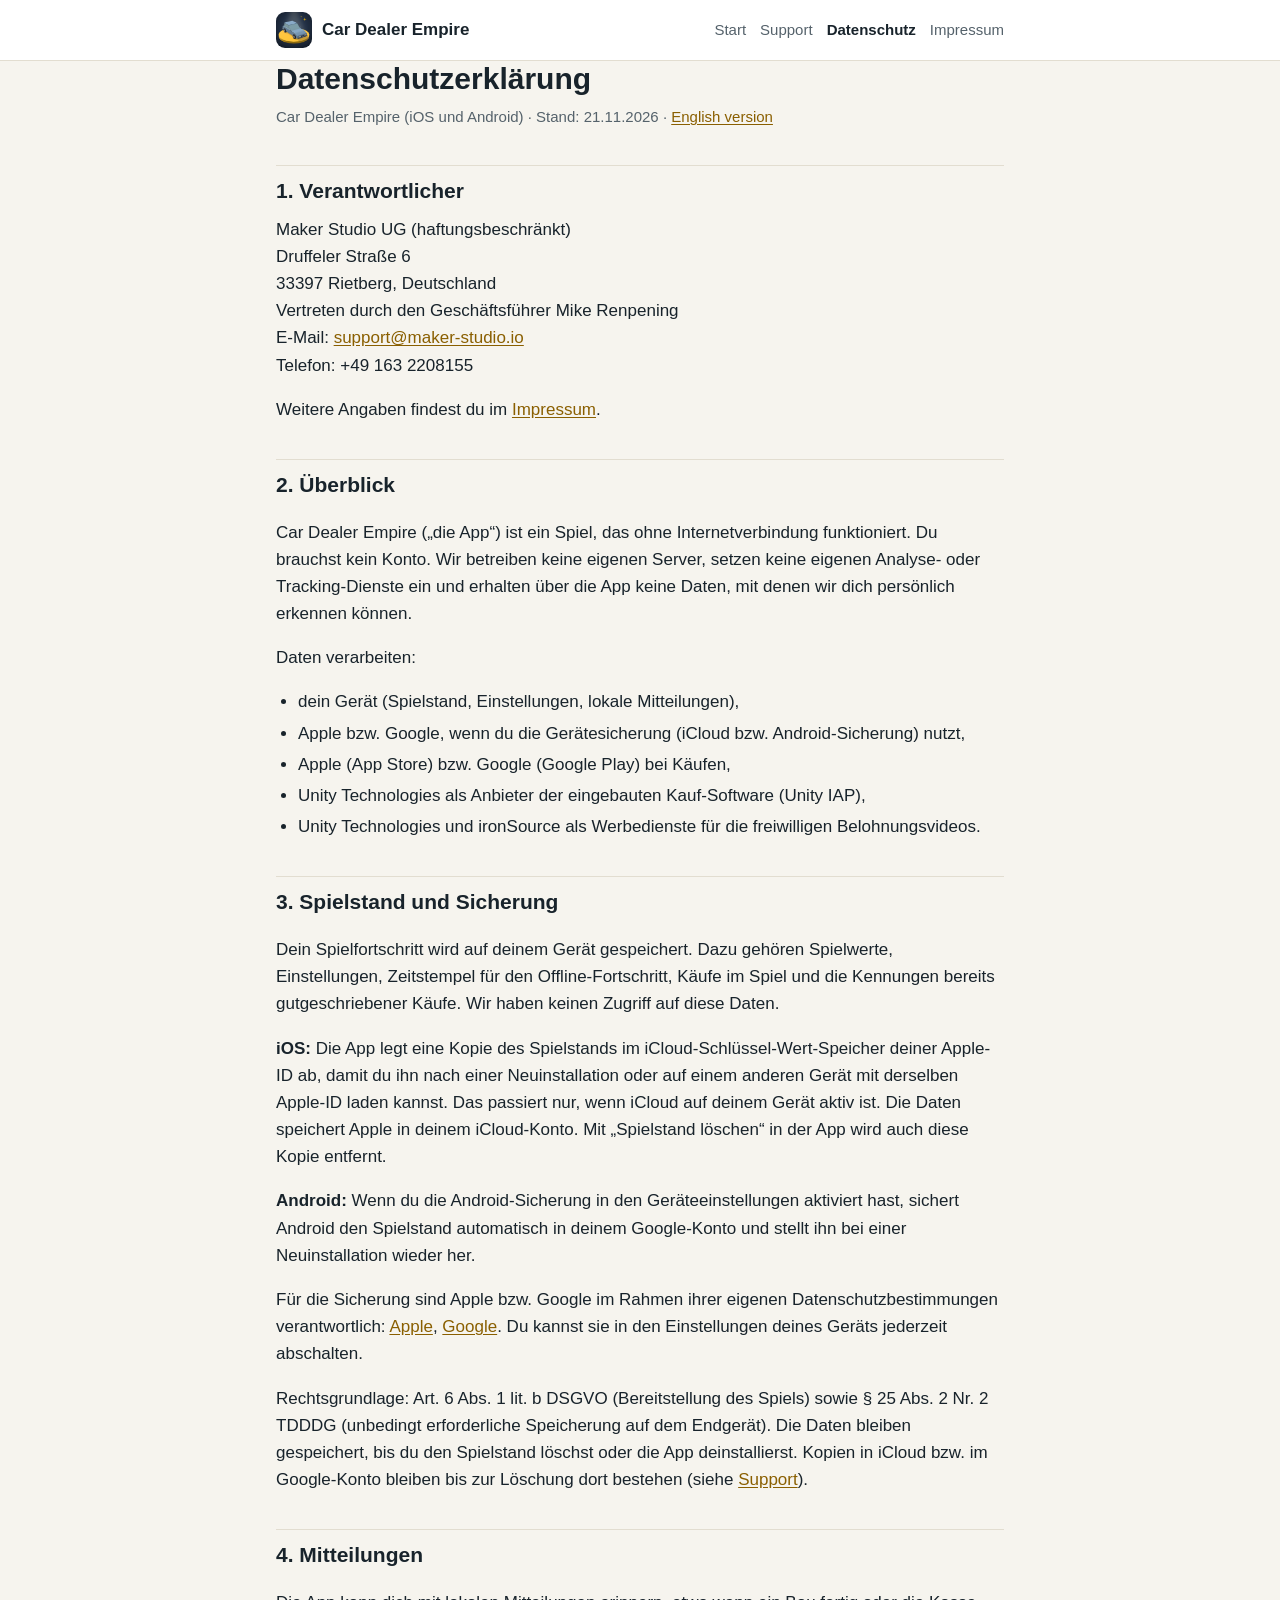
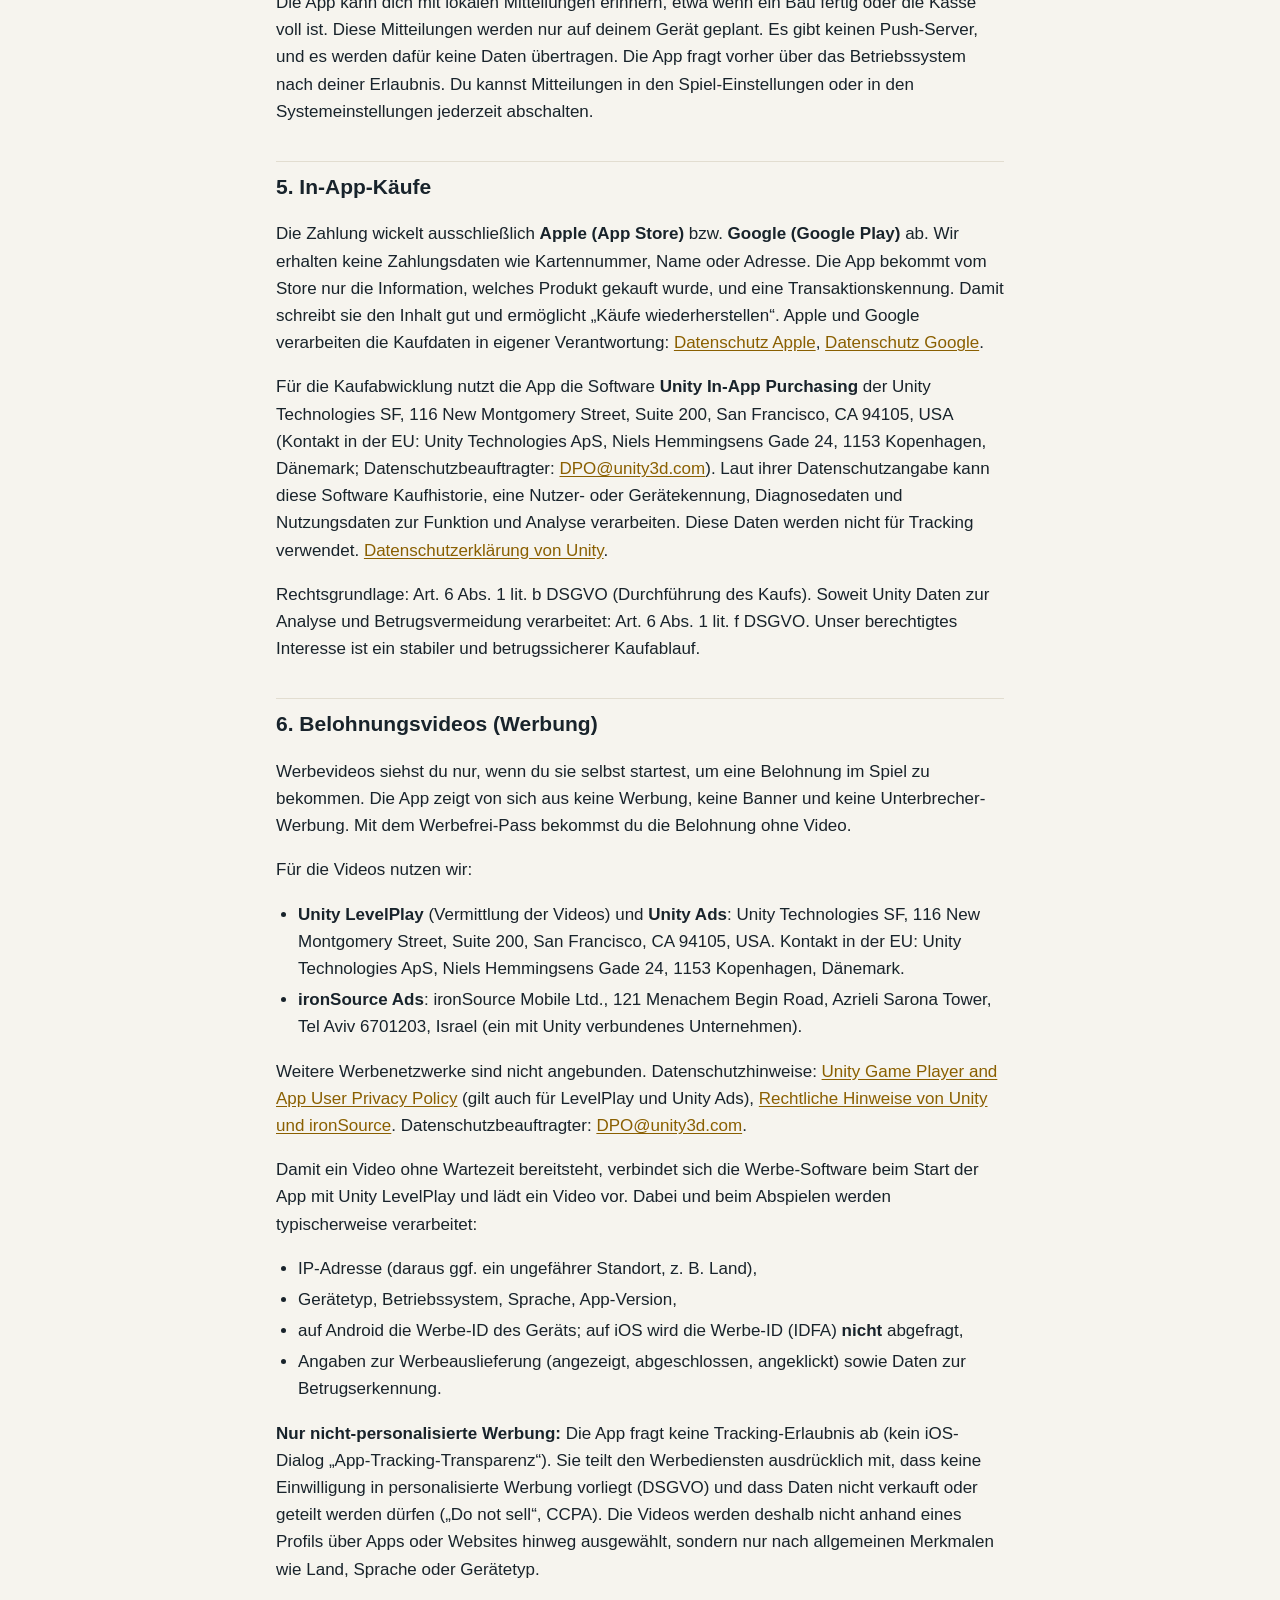
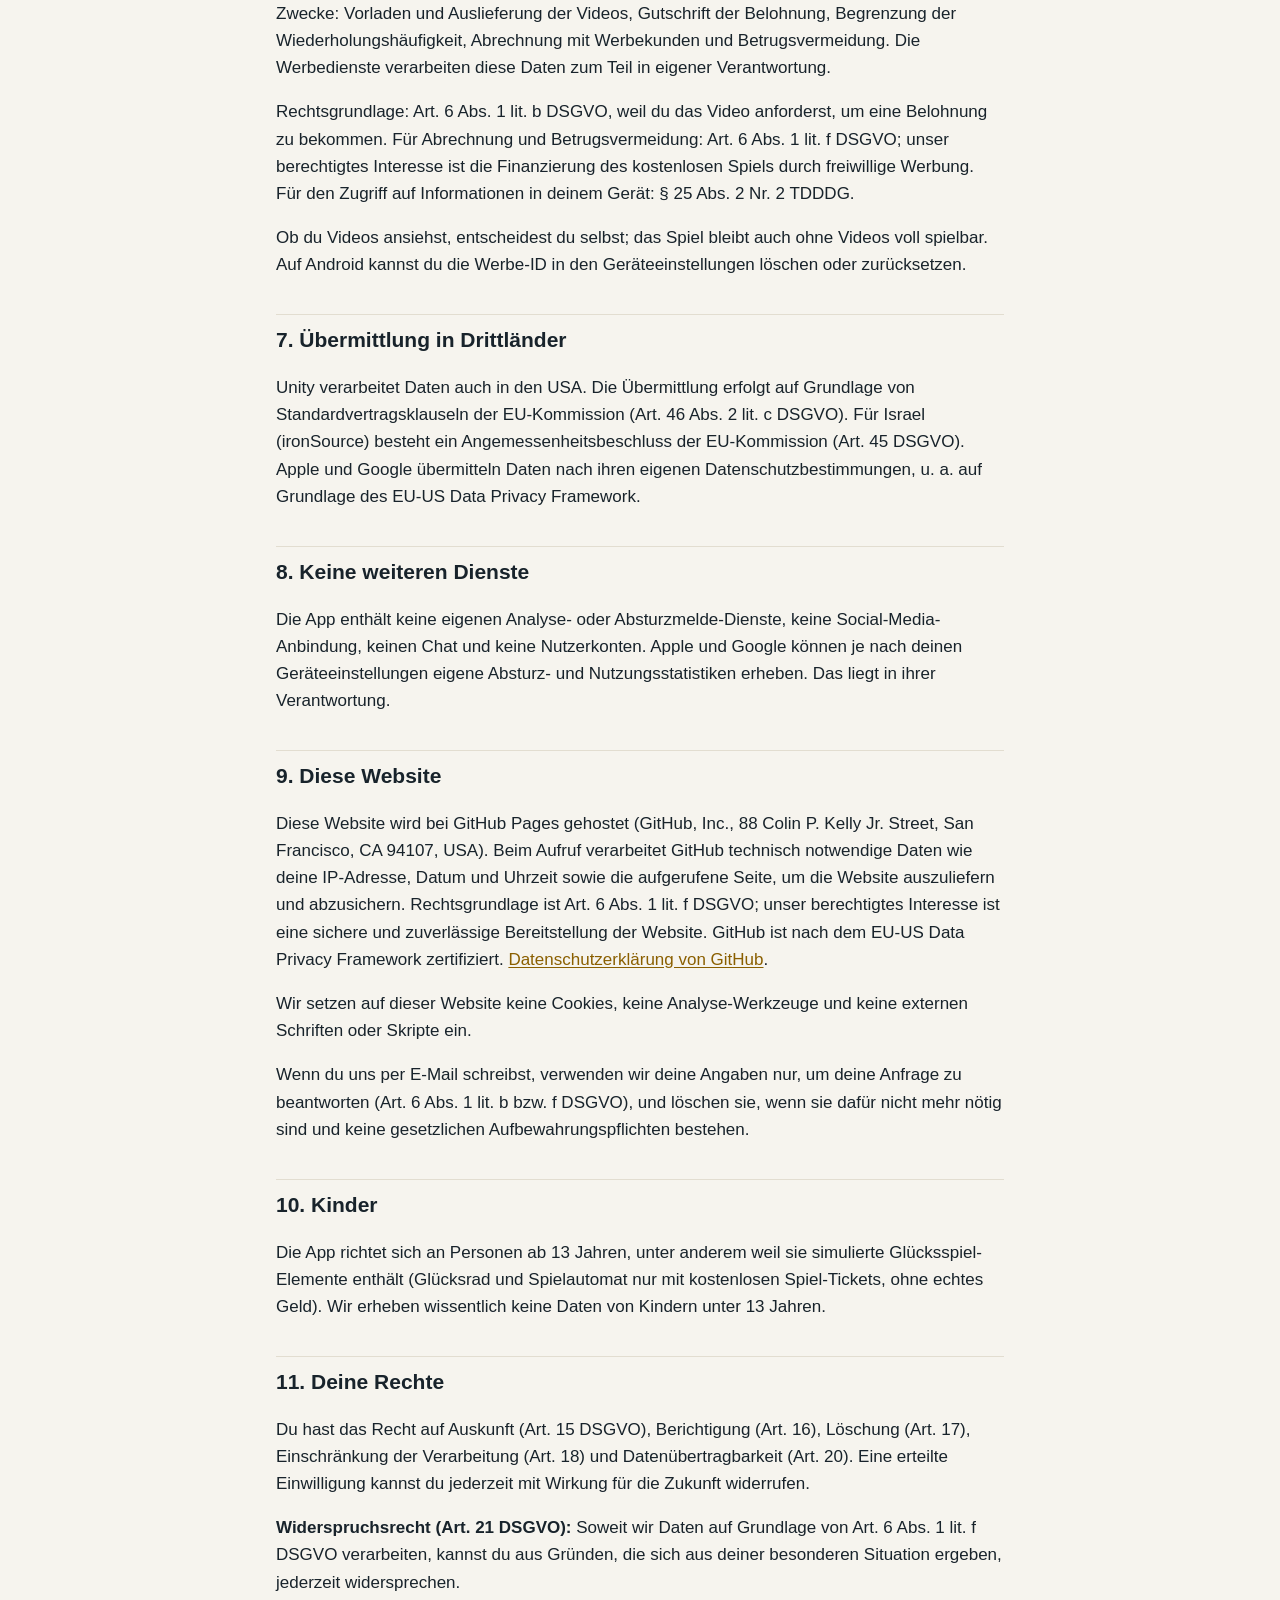
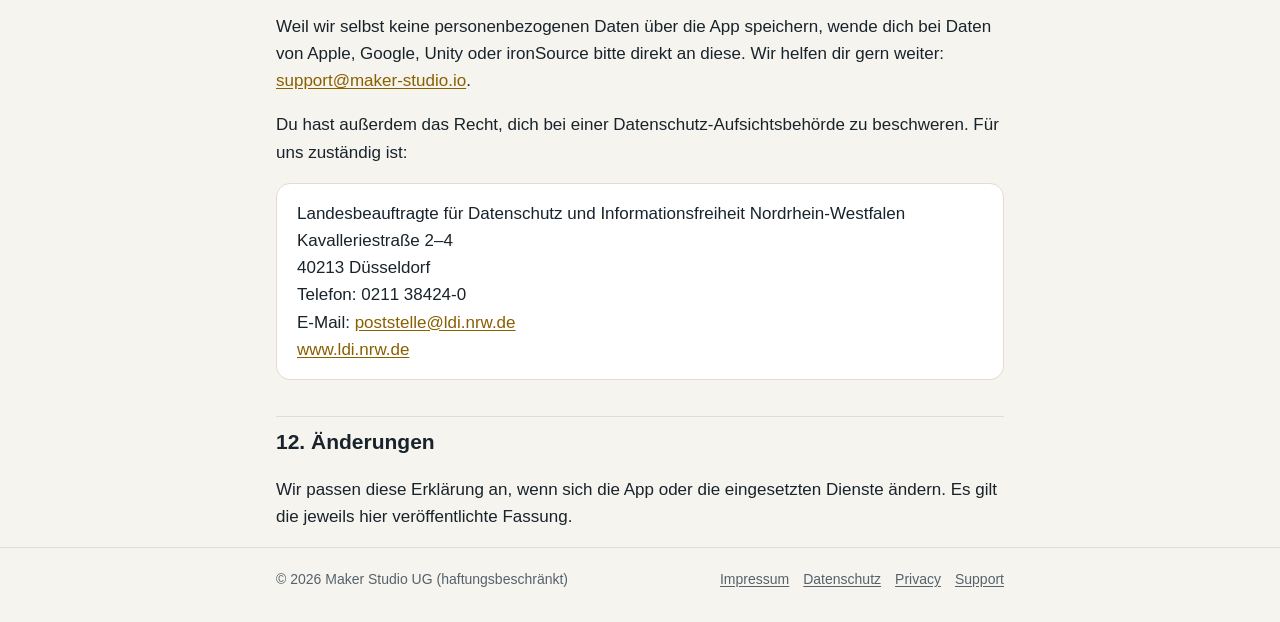
==== datenschutz.html @ dfd21e6b "Car Dealer Empire: Website mit Datenschutz, Impressum, Support" ====
<!doctype html>
<html lang="de">
<head>
<meta charset="utf-8">
<meta name="viewport" content="width=device-width, initial-scale=1">
<title>Datenschutzerklärung – Car Dealer Empire</title>
<meta name="description" content="Datenschutzerklärung für die App Car Dealer Empire der Maker Studio UG (haftungsbeschränkt).">
<link rel="icon" type="image/png" href="favicon.png">
<link rel="alternate" hreflang="en" href="privacy.html">
<link rel="stylesheet" href="style.css">
</head>
<body>
<header class="site-header">
  <div class="wrap">
    <a class="brand" href="index.html"><img src="icon-256.png" alt="" width="36" height="36">Car Dealer Empire</a>
    <nav class="site-nav" aria-label="Hauptnavigation">
      <a href="index.html">Start</a>
      <a href="support.html">Support</a>
      <a href="datenschutz.html" aria-current="page">Datenschutz</a>
      <a href="impressum.html">Impressum</a>
    </nav>
  </div>
</header>

<main class="wrap">
  <h1>Datenschutzerklärung</h1>
  <p class="meta">Car Dealer Empire (iOS und Android) · Stand: 21.11.2026 · <a href="privacy.html" lang="en">English version</a></p>

  <h2 id="verantwortlicher">1. Verantwortlicher</h2>
  <address>
    Maker Studio UG (haftungsbeschränkt)<br>
    Druffeler Straße 6<br>
    33397 Rietberg, Deutschland<br>
    Vertreten durch den Geschäftsführer Mike Renpening<br>
    E-Mail: <a href="mailto:support@maker-studio.io">support@maker-studio.io</a><br>
    Telefon: +49 163 2208155
  </address>
  <p>Weitere Angaben findest du im <a href="impressum.html">Impressum</a>.</p>

  <h2 id="ueberblick">2. Überblick</h2>
  <p>Car Dealer Empire („die App“) ist ein Spiel, das ohne Internetverbindung funktioniert. Du brauchst kein Konto. Wir betreiben keine eigenen Server, setzen keine eigenen Analyse- oder Tracking-Dienste ein und erhalten über die App keine Daten, mit denen wir dich persönlich erkennen können.</p>
  <p>Daten verarbeiten:</p>
  <ul>
    <li>dein Gerät (Spielstand, Einstellungen, lokale Mitteilungen),</li>
    <li>Apple bzw. Google, wenn du die Gerätesicherung (iCloud bzw. Android-Sicherung) nutzt,</li>
    <li>Apple (App Store) bzw. Google (Google Play) bei Käufen,</li>
    <li>Unity Technologies als Anbieter der eingebauten Kauf-Software (Unity IAP),</li>
    <li>Unity Technologies und ironSource als Werbedienste für die freiwilligen Belohnungsvideos.</li>
  </ul>

  <h2 id="spielstand">3. Spielstand und Sicherung</h2>
  <p>Dein Spielfortschritt wird auf deinem Gerät gespeichert. Dazu gehören Spielwerte, Einstellungen, Zeitstempel für den Offline-Fortschritt, Käufe im Spiel und die Kennungen bereits gutgeschriebener Käufe. Wir haben keinen Zugriff auf diese Daten.</p>
  <p><strong>iOS:</strong> Die App legt eine Kopie des Spielstands im iCloud-Schlüssel-Wert-Speicher deiner Apple-ID ab, damit du ihn nach einer Neuinstallation oder auf einem anderen Gerät mit derselben Apple-ID laden kannst. Das passiert nur, wenn iCloud auf deinem Gerät aktiv ist. Die Daten speichert Apple in deinem iCloud-Konto. Mit „Spielstand löschen“ in der App wird auch diese Kopie entfernt.</p>
  <p><strong>Android:</strong> Wenn du die Android-Sicherung in den Geräteeinstellungen aktiviert hast, sichert Android den Spielstand automatisch in deinem Google-Konto und stellt ihn bei einer Neuinstallation wieder her.</p>
  <p>Für die Sicherung sind Apple bzw. Google im Rahmen ihrer eigenen Datenschutzbestimmungen verantwortlich: <a href="https://www.apple.com/de/legal/privacy/">Apple</a>, <a href="https://policies.google.com/privacy?hl=de">Google</a>. Du kannst sie in den Einstellungen deines Geräts jederzeit abschalten.</p>
  <p>Rechtsgrundlage: Art. 6 Abs. 1 lit. b DSGVO (Bereitstellung des Spiels) sowie § 25 Abs. 2 Nr. 2 TDDDG (unbedingt erforderliche Speicherung auf dem Endgerät). Die Daten bleiben gespeichert, bis du den Spielstand löschst oder die App deinstallierst. Kopien in iCloud bzw. im Google-Konto bleiben bis zur Löschung dort bestehen (siehe <a href="support.html#daten-loeschen">Support</a>).</p>

  <h2 id="mitteilungen">4. Mitteilungen</h2>
  <p>Die App kann dich mit lokalen Mitteilungen erinnern, etwa wenn ein Bau fertig oder die Kasse voll ist. Diese Mitteilungen werden nur auf deinem Gerät geplant. Es gibt keinen Push-Server, und es werden dafür keine Daten übertragen. Die App fragt vorher über das Betriebssystem nach deiner Erlaubnis. Du kannst Mitteilungen in den Spiel-Einstellungen oder in den Systemeinstellungen jederzeit abschalten.</p>

  <h2 id="kaeufe">5. In-App-Käufe</h2>
  <p>Die Zahlung wickelt ausschließlich <strong>Apple (App Store)</strong> bzw. <strong>Google (Google Play)</strong> ab. Wir erhalten keine Zahlungsdaten wie Kartennummer, Name oder Adresse. Die App bekommt vom Store nur die Information, welches Produkt gekauft wurde, und eine Transaktionskennung. Damit schreibt sie den Inhalt gut und ermöglicht „Käufe wiederherstellen“. Apple und Google verarbeiten die Kaufdaten in eigener Verantwortung: <a href="https://www.apple.com/de/legal/privacy/">Datenschutz Apple</a>, <a href="https://policies.google.com/privacy?hl=de">Datenschutz Google</a>.</p>
  <p>Für die Kaufabwicklung nutzt die App die Software <strong>Unity In-App Purchasing</strong> der Unity Technologies SF, 116 New Montgomery Street, Suite 200, San Francisco, CA 94105, USA (Kontakt in der EU: Unity Technologies ApS, Niels Hemmingsens Gade 24, 1153 Kopenhagen, Dänemark; Datenschutzbeauftragter: <a href="mailto:DPO@unity3d.com">DPO@unity3d.com</a>). Laut ihrer Datenschutzangabe kann diese Software Kaufhistorie, eine Nutzer- oder Gerätekennung, Diagnosedaten und Nutzungsdaten zur Funktion und Analyse verarbeiten. Diese Daten werden nicht für Tracking verwendet. <a href="https://unity.com/legal/game-player-and-app-user-privacy-policy">Datenschutzerklärung von Unity</a>.</p>
  <p>Rechtsgrundlage: Art. 6 Abs. 1 lit. b DSGVO (Durchführung des Kaufs). Soweit Unity Daten zur Analyse und Betrugsvermeidung verarbeitet: Art. 6 Abs. 1 lit. f DSGVO. Unser berechtigtes Interesse ist ein stabiler und betrugssicherer Kaufablauf.</p>

  <h2 id="werbung">6. Belohnungsvideos (Werbung)</h2>
  <p>Werbevideos siehst du nur, wenn du sie selbst startest, um eine Belohnung im Spiel zu bekommen. Die App zeigt von sich aus keine Werbung, keine Banner und keine Unterbrecher-Werbung. Mit dem Werbefrei-Pass bekommst du die Belohnung ohne Video.</p>
  <p>Für die Videos nutzen wir:</p>
  <ul>
    <li><strong>Unity LevelPlay</strong> (Vermittlung der Videos) und <strong>Unity Ads</strong>: Unity Technologies SF, 116 New Montgomery Street, Suite 200, San Francisco, CA 94105, USA. Kontakt in der EU: Unity Technologies ApS, Niels Hemmingsens Gade 24, 1153 Kopenhagen, Dänemark.</li>
    <li><strong>ironSource Ads</strong>: ironSource Mobile Ltd., 121 Menachem Begin Road, Azrieli Sarona Tower, Tel Aviv 6701203, Israel (ein mit Unity verbundenes Unternehmen).</li>
  </ul>
  <p>Weitere Werbenetzwerke sind nicht angebunden. Datenschutzhinweise: <a href="https://unity.com/legal/game-player-and-app-user-privacy-policy">Unity Game Player and App User Privacy Policy</a> (gilt auch für LevelPlay und Unity Ads), <a href="https://unity.com/legal">Rechtliche Hinweise von Unity und ironSource</a>. Datenschutzbeauftragter: <a href="mailto:DPO@unity3d.com">DPO@unity3d.com</a>.</p>
  <p>Damit ein Video ohne Wartezeit bereitsteht, verbindet sich die Werbe-Software beim Start der App mit Unity LevelPlay und lädt ein Video vor. Dabei und beim Abspielen werden typischerweise verarbeitet:</p>
  <ul>
    <li>IP-Adresse (daraus ggf. ein ungefährer Standort, z. B. Land),</li>
    <li>Gerätetyp, Betriebssystem, Sprache, App-Version,</li>
    <li>auf Android die Werbe-ID des Geräts; auf iOS wird die Werbe-ID (IDFA) <strong>nicht</strong> abgefragt,</li>
    <li>Angaben zur Werbeauslieferung (angezeigt, abgeschlossen, angeklickt) sowie Daten zur Betrugserkennung.</li>
  </ul>
  <p><strong>Nur nicht-personalisierte Werbung:</strong> Die App fragt keine Tracking-Erlaubnis ab (kein iOS-Dialog „App-Tracking-Transparenz“). Sie teilt den Werbediensten ausdrücklich mit, dass keine Einwilligung in personalisierte Werbung vorliegt (DSGVO) und dass Daten nicht verkauft oder geteilt werden dürfen („Do not sell“, CCPA). Die Videos werden deshalb nicht anhand eines Profils über Apps oder Websites hinweg ausgewählt, sondern nur nach allgemeinen Merkmalen wie Land, Sprache oder Gerätetyp.</p>
  <p>Zwecke: Vorladen und Auslieferung der Videos, Gutschrift der Belohnung, Begrenzung der Wiederholungshäufigkeit, Abrechnung mit Werbekunden und Betrugsvermeidung. Die Werbedienste verarbeiten diese Daten zum Teil in eigener Verantwortung.</p>
  <p>Rechtsgrundlage: Art. 6 Abs. 1 lit. b DSGVO, weil du das Video anforderst, um eine Belohnung zu bekommen. Für Abrechnung und Betrugsvermeidung: Art. 6 Abs. 1 lit. f DSGVO; unser berechtigtes Interesse ist die Finanzierung des kostenlosen Spiels durch freiwillige Werbung. Für den Zugriff auf Informationen in deinem Gerät: § 25 Abs. 2 Nr. 2 TDDDG.</p>
  <p>Ob du Videos ansiehst, entscheidest du selbst; das Spiel bleibt auch ohne Videos voll spielbar. Auf Android kannst du die Werbe-ID in den Geräteeinstellungen löschen oder zurücksetzen.</p>

  <h2 id="drittland">7. Übermittlung in Drittländer</h2>
  <p>Unity verarbeitet Daten auch in den USA. Die Übermittlung erfolgt auf Grundlage von Standardvertragsklauseln der EU-Kommission (Art. 46 Abs. 2 lit. c DSGVO). Für Israel (ironSource) besteht ein Angemessenheitsbeschluss der EU-Kommission (Art. 45 DSGVO). Apple und Google übermitteln Daten nach ihren eigenen Datenschutzbestimmungen, u. a. auf Grundlage des EU-US Data Privacy Framework.</p>

  <h2 id="keine-weiteren">8. Keine weiteren Dienste</h2>
  <p>Die App enthält keine eigenen Analyse- oder Absturzmelde-Dienste, keine Social-Media-Anbindung, keinen Chat und keine Nutzerkonten. Apple und Google können je nach deinen Geräteeinstellungen eigene Absturz- und Nutzungsstatistiken erheben. Das liegt in ihrer Verantwortung.</p>

  <h2 id="website">9. Diese Website</h2>
  <p>Diese Website wird bei GitHub Pages gehostet (GitHub, Inc., 88 Colin P. Kelly Jr. Street, San Francisco, CA 94107, USA). Beim Aufruf verarbeitet GitHub technisch notwendige Daten wie deine IP-Adresse, Datum und Uhrzeit sowie die aufgerufene Seite, um die Website auszuliefern und abzusichern. Rechtsgrundlage ist Art. 6 Abs. 1 lit. f DSGVO; unser berechtigtes Interesse ist eine sichere und zuverlässige Bereitstellung der Website. GitHub ist nach dem EU-US Data Privacy Framework zertifiziert. <a href="https://docs.github.com/de/site-policy/privacy-policies/github-general-privacy-statement">Datenschutzerklärung von GitHub</a>.</p>
  <p>Wir setzen auf dieser Website keine Cookies, keine Analyse-Werkzeuge und keine externen Schriften oder Skripte ein.</p>
  <p>Wenn du uns per E-Mail schreibst, verwenden wir deine Angaben nur, um deine Anfrage zu beantworten (Art. 6 Abs. 1 lit. b bzw. f DSGVO), und löschen sie, wenn sie dafür nicht mehr nötig sind und keine gesetzlichen Aufbewahrungspflichten bestehen.</p>

  <h2 id="kinder">10. Kinder</h2>
  <p>Die App richtet sich an Personen ab 13 Jahren, unter anderem weil sie simulierte Glücksspiel-Elemente enthält (Glücksrad und Spielautomat nur mit kostenlosen Spiel-Tickets, ohne echtes Geld). Wir erheben wissentlich keine Daten von Kindern unter 13 Jahren.</p>

  <h2 id="rechte">11. Deine Rechte</h2>
  <p>Du hast das Recht auf Auskunft (Art. 15 DSGVO), Berichtigung (Art. 16), Löschung (Art. 17), Einschränkung der Verarbeitung (Art. 18) und Datenübertragbarkeit (Art. 20). Eine erteilte Einwilligung kannst du jederzeit mit Wirkung für die Zukunft widerrufen.</p>
  <p><strong>Widerspruchsrecht (Art. 21 DSGVO):</strong> Soweit wir Daten auf Grundlage von Art. 6 Abs. 1 lit. f DSGVO verarbeiten, kannst du aus Gründen, die sich aus deiner besonderen Situation ergeben, jederzeit widersprechen.</p>
  <p>Weil wir selbst keine personenbezogenen Daten über die App speichern, wende dich bei Daten von Apple, Google, Unity oder ironSource bitte direkt an diese. Wir helfen dir gern weiter: <a href="mailto:support@maker-studio.io">support@maker-studio.io</a>.</p>
  <p>Du hast außerdem das Recht, dich bei einer Datenschutz-Aufsichtsbehörde zu beschweren. Für uns zuständig ist:</p>
  <address class="card">
    Landesbeauftragte für Datenschutz und Informationsfreiheit Nordrhein-Westfalen<br>
    Kavalleriestraße 2–4<br>
    40213 Düsseldorf<br>
    Telefon: 0211 38424-0<br>
    E-Mail: <a href="mailto:poststelle@ldi.nrw.de">poststelle@ldi.nrw.de</a><br>
    <a href="https://www.ldi.nrw.de">www.ldi.nrw.de</a>
  </address>

  <h2 id="aenderungen">12. Änderungen</h2>
  <p>Wir passen diese Erklärung an, wenn sich die App oder die eingesetzten Dienste ändern. Es gilt die jeweils hier veröffentlichte Fassung.</p>
</main>

<footer class="site-footer">
  <div class="wrap">
    <span>© 2026 Maker Studio UG (haftungsbeschränkt)</span>
    <nav aria-label="Rechtliches">
      <a href="impressum.html">Impressum</a>
      <a href="datenschutz.html">Datenschutz</a>
      <a href="privacy.html" lang="en">Privacy</a>
      <a href="support.html">Support</a>
    </nav>
  </div>
</footer>
</body>
</html>
---- style.css ----
/* Car Dealer Empire – shared stylesheet. No external fonts, scripts or trackers. */
:root {
  --bg: #f6f4ee;
  --surface: #ffffff;
  --ink: #18232b;
  --muted: #55626b;
  --line: #e2ddd0;
  --accent: #f2b705;
  --accent-ink: #18232b;
  --link: #8a5f00;
  --radius: 14px;
  color-scheme: light dark;
}

@media (prefers-color-scheme: dark) {
  :root {
    --bg: #11191f;
    --surface: #18232b;
    --ink: #eef1f3;
    --muted: #a9b4bb;
    --line: #2a3843;
    --accent: #f2b705;
    --accent-ink: #18232b;
    --link: #f5c842;
  }
}

* { box-sizing: border-box; }

html { -webkit-text-size-adjust: 100%; }

body {
  margin: 0;
  background: var(--bg);
  color: var(--ink);
  font-family: -apple-system, BlinkMacSystemFont, "Segoe UI", Roboto, "Helvetica Neue", Arial, sans-serif;
  font-size: 17px;
  line-height: 1.6;
}

a { color: var(--link); text-underline-offset: 2px; }
a:hover { text-decoration-thickness: 2px; }

.wrap { max-width: 760px; margin: 0 auto; padding: 0 16px; }

/* Header */
.site-header {
  border-bottom: 1px solid var(--line);
  background: var(--surface);
}
.site-header .wrap {
  display: flex;
  align-items: center;
  justify-content: space-between;
  gap: 12px;
  flex-wrap: wrap;
  padding-top: 12px;
  padding-bottom: 12px;
}
.brand {
  display: flex;
  align-items: center;
  gap: 10px;
  color: var(--ink);
  text-decoration: none;
  font-weight: 700;
}
.brand img { width: 36px; height: 36px; border-radius: 9px; }
.site-nav { display: flex; gap: 14px; flex-wrap: wrap; font-size: 15px; }
.site-nav a { color: var(--muted); text-decoration: none; }
.site-nav a:hover, .site-nav a[aria-current="page"] { color: var(--ink); }
.site-nav a[aria-current="page"] { font-weight: 600; }

/* Content */
main { padding: 32px 0 48px; }
h1 { font-size: 30px; line-height: 1.2; margin: 0 0 8px; }
h2 { font-size: 21px; margin: 36px 0 8px; padding-top: 8px; border-top: 1px solid var(--line); }
h3 { font-size: 18px; margin: 24px 0 6px; }
.meta { color: var(--muted); font-size: 15px; margin-top: 0; }
address { font-style: normal; }
ul { padding-left: 22px; }
li { margin: 4px 0; }
.lang-switch { font-size: 15px; color: var(--muted); }

.card {
  background: var(--surface);
  border: 1px solid var(--line);
  border-radius: var(--radius);
  padding: 16px 20px;
  margin: 16px 0;
}

table { border-collapse: collapse; width: 100%; font-size: 15px; }
th, td { text-align: left; vertical-align: top; padding: 8px 10px; border-bottom: 1px solid var(--line); }
.table-scroll { overflow-x: auto; }

/* Home */
.hero { text-align: center; padding: 24px 0 8px; }
.hero img { width: 128px; height: 128px; border-radius: 28px; box-shadow: 0 6px 24px rgba(0,0,0,.18); }
.hero h1 { font-size: 36px; margin-top: 18px; }
.hero p { color: var(--muted); font-size: 19px; margin: 0 auto; max-width: 520px; }
.stores { display: flex; justify-content: center; gap: 12px; flex-wrap: wrap; margin: 24px 0 8px; }
.btn {
  display: inline-block;
  padding: 12px 20px;
  border-radius: 999px;
  background: var(--accent);
  color: var(--accent-ink);
  font-weight: 700;
  text-decoration: none;
}
.btn.secondary { background: transparent; color: var(--ink); border: 2px solid var(--accent); }
.links { display: grid; grid-template-columns: repeat(auto-fit, minmax(200px, 1fr)); gap: 12px; margin-top: 32px; }
.links a { display: block; text-decoration: none; color: var(--ink); }
.links a.card { margin: 0; }
.links a.card:hover { border-color: var(--accent); }
.links strong { display: block; }
.links span { color: var(--muted); font-size: 15px; }

/* FAQ */
details { background: var(--surface); border: 1px solid var(--line); border-radius: var(--radius); padding: 12px 16px; margin: 10px 0; }
summary { cursor: pointer; font-weight: 600; }
details[open] summary { margin-bottom: 6px; }

/* Footer */
.site-footer { border-top: 1px solid var(--line); color: var(--muted); font-size: 14px; padding: 20px 0 32px; }
.site-footer .wrap { display: flex; flex-wrap: wrap; gap: 8px 18px; justify-content: space-between; }
.site-footer nav { display: flex; gap: 14px; flex-wrap: wrap; }
.site-footer a { color: var(--muted); }

@media (max-width: 480px) {
  body { font-size: 16px; }
  h1 { font-size: 26px; }
  .hero h1 { font-size: 30px; }
}
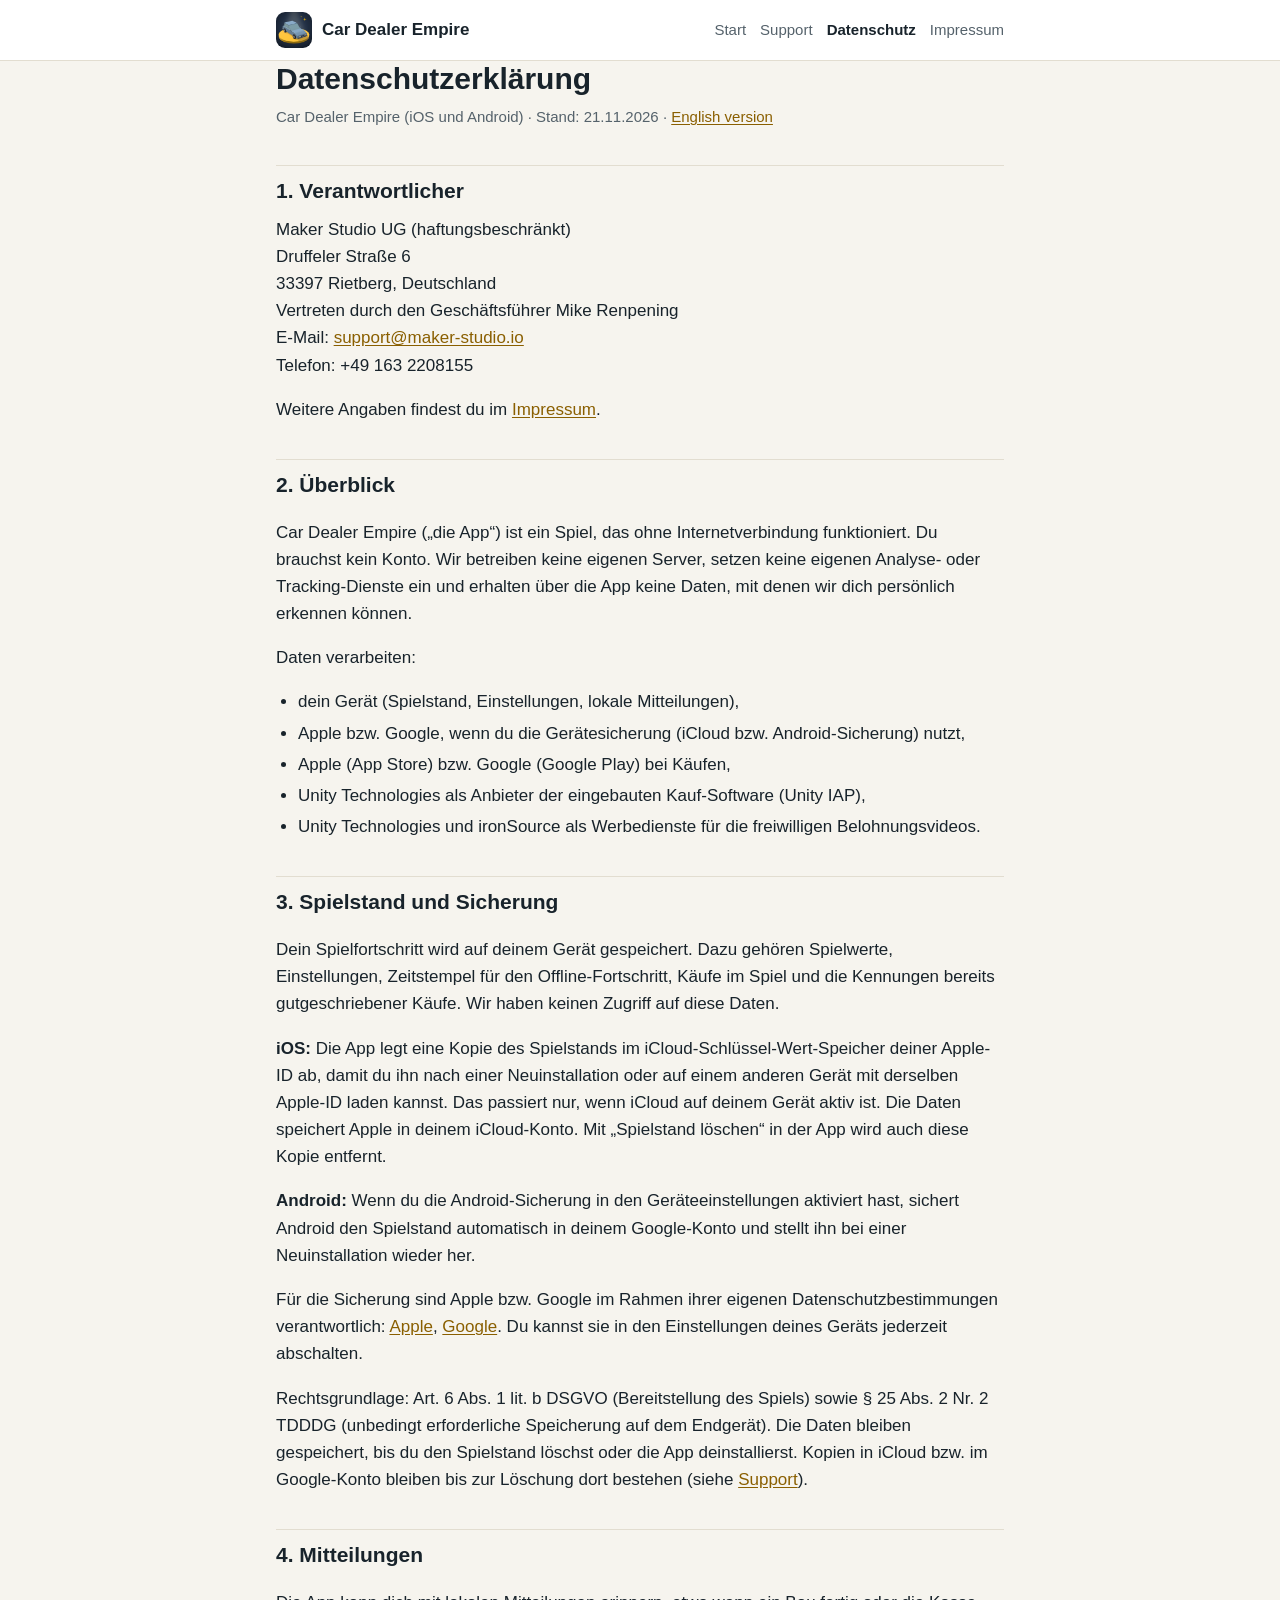
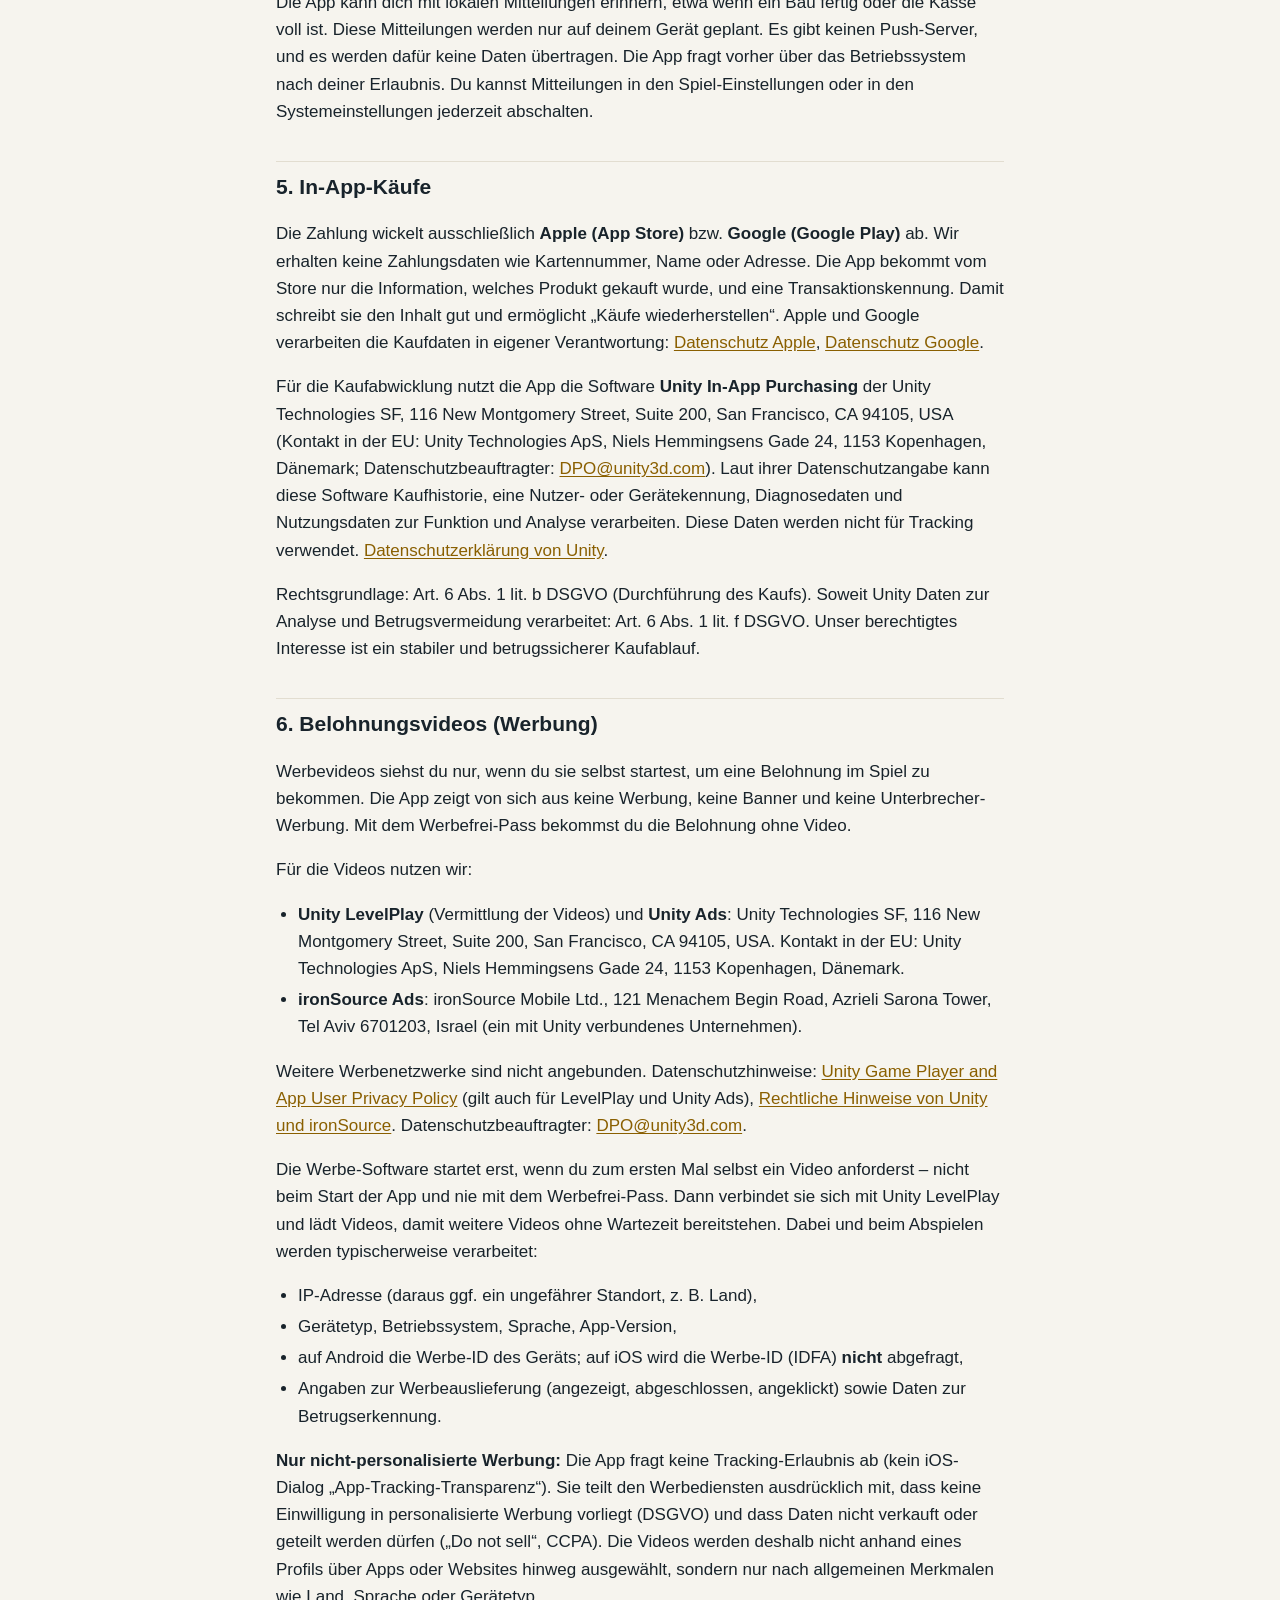
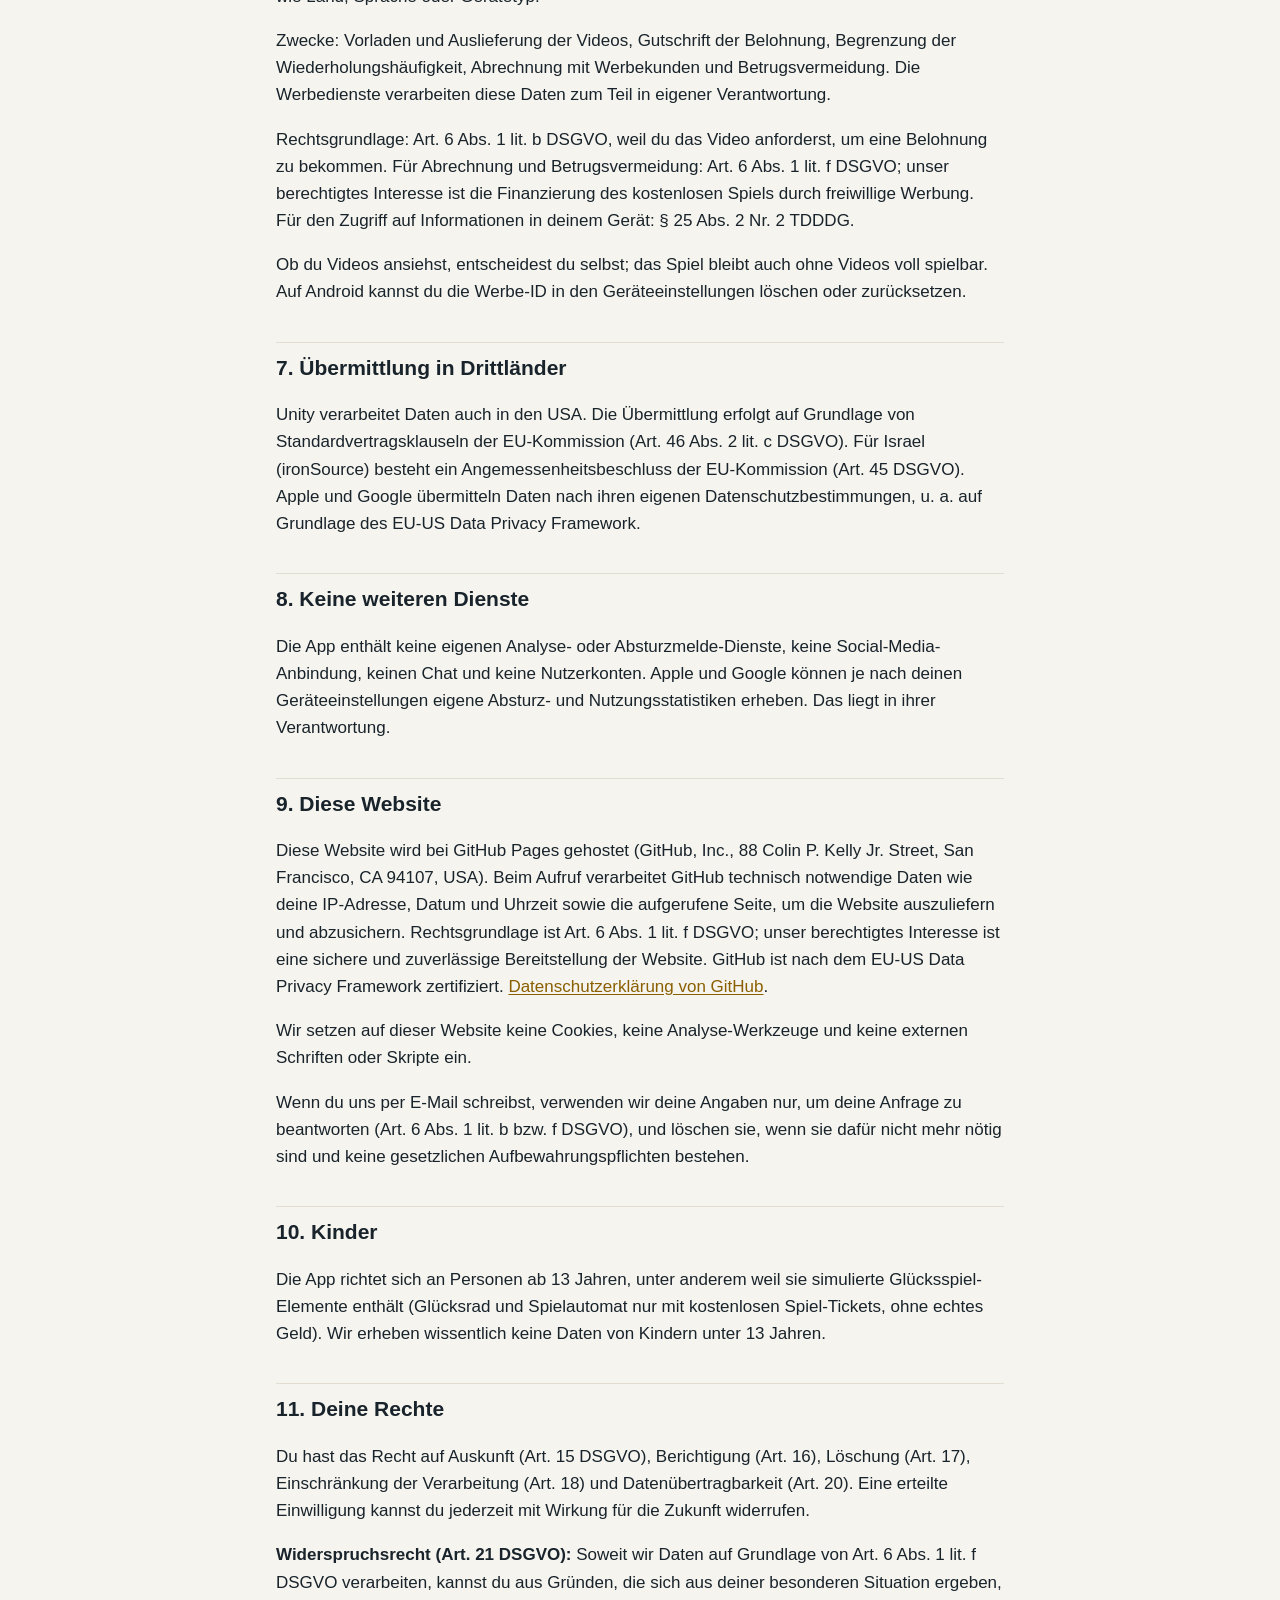
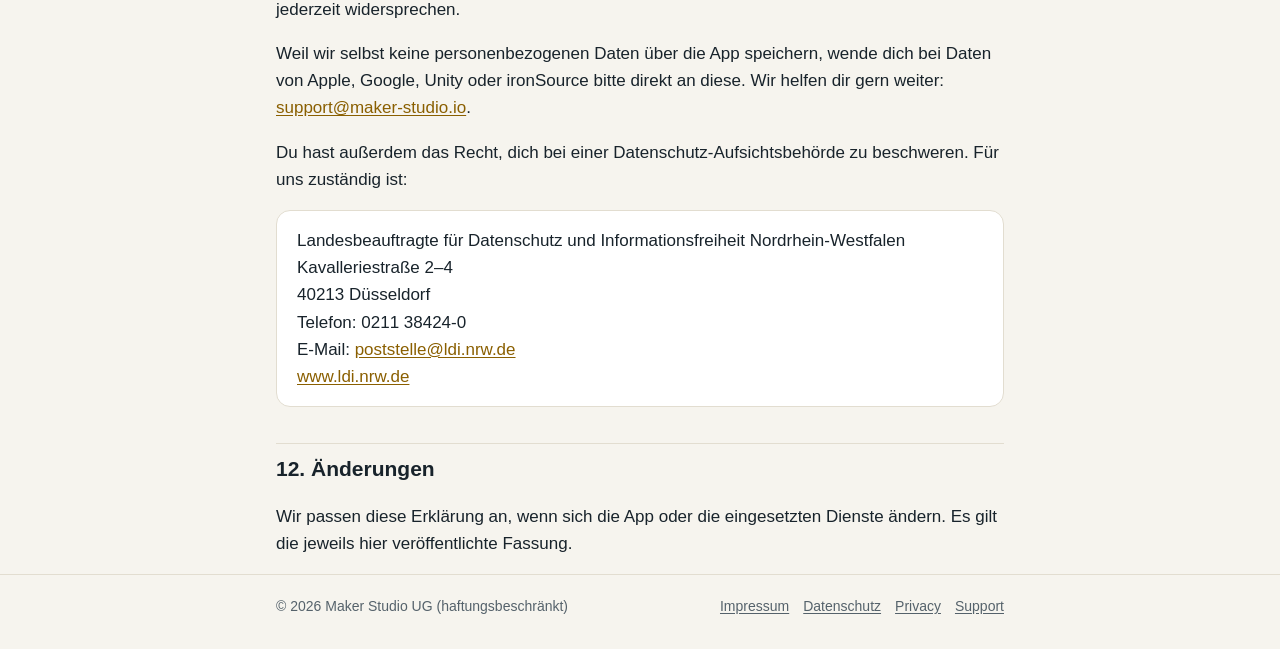
==== commit 4f215134: "Datenschutz: Werbe-SDK startet erst beim ersten Video" ====
--- a/datenschutz.html
+++ b/datenschutz.html
@@ -71,7 +71,7 @@
     <li><strong>ironSource Ads</strong>: ironSource Mobile Ltd., 121 Menachem Begin Road, Azrieli Sarona Tower, Tel Aviv 6701203, Israel (ein mit Unity verbundenes Unternehmen).</li>
   </ul>
   <p>Weitere Werbenetzwerke sind nicht angebunden. Datenschutzhinweise: <a href="https://unity.com/legal/game-player-and-app-user-privacy-policy">Unity Game Player and App User Privacy Policy</a> (gilt auch für LevelPlay und Unity Ads), <a href="https://unity.com/legal">Rechtliche Hinweise von Unity und ironSource</a>. Datenschutzbeauftragter: <a href="mailto:DPO@unity3d.com">DPO@unity3d.com</a>.</p>
-  <p>Damit ein Video ohne Wartezeit bereitsteht, verbindet sich die Werbe-Software beim Start der App mit Unity LevelPlay und lädt ein Video vor. Dabei und beim Abspielen werden typischerweise verarbeitet:</p>
+  <p>Die Werbe-Software startet erst, wenn du zum ersten Mal selbst ein Video anforderst – nicht beim Start der App und nie mit dem Werbefrei-Pass. Dann verbindet sie sich mit Unity LevelPlay und lädt Videos, damit weitere Videos ohne Wartezeit bereitstehen. Dabei und beim Abspielen werden typischerweise verarbeitet:</p>
   <ul>
     <li>IP-Adresse (daraus ggf. ein ungefährer Standort, z. B. Land),</li>
     <li>Gerätetyp, Betriebssystem, Sprache, App-Version,</li>
